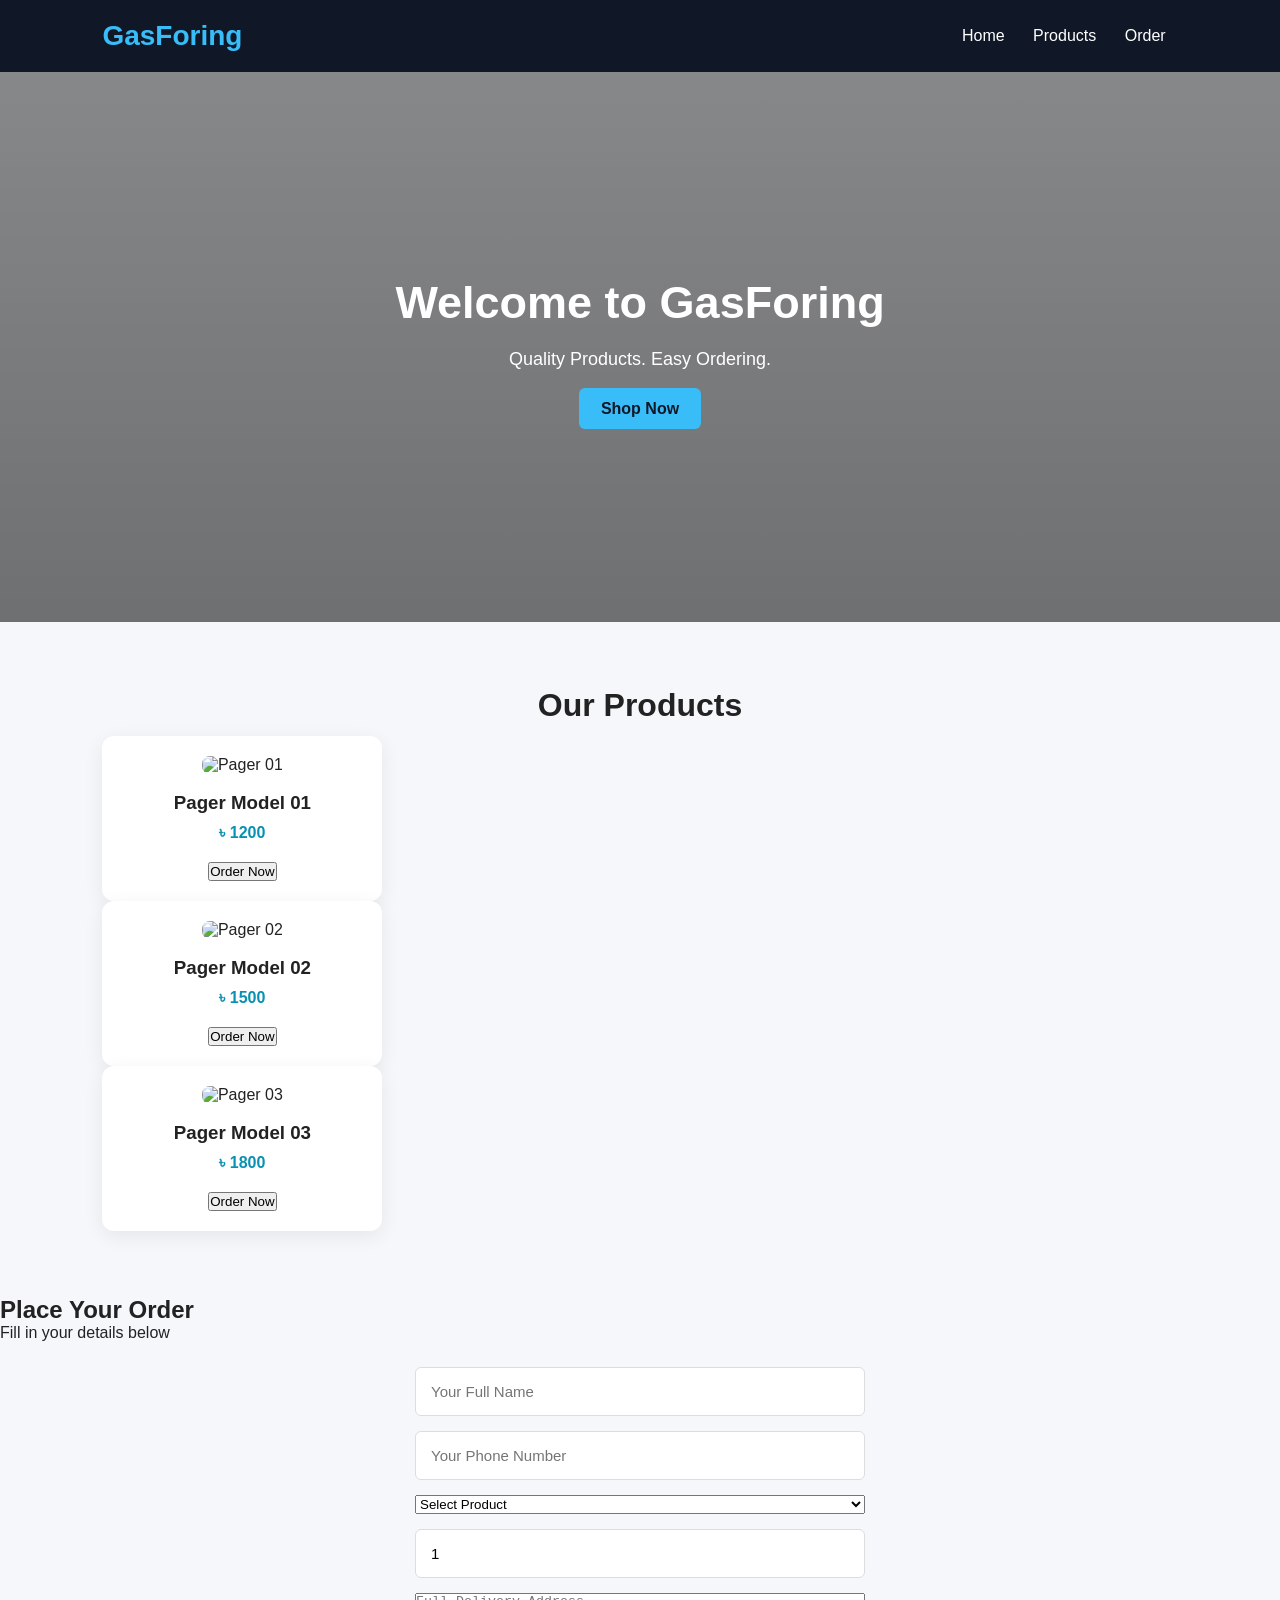
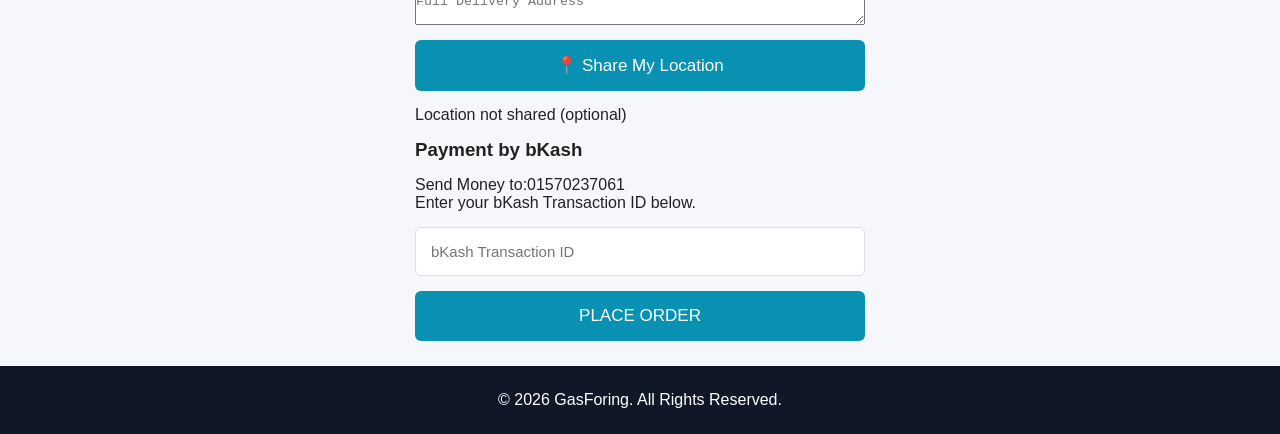
==== index.html @ 19de10af "Add files via upload" ====
<!DOCTYPE html>
<html lang="en">
<head>
    <meta charset="UTF-8">
    <meta name="viewport" content="width=device-width, initial-scale=1.0">
    <title>GasForing - Order Online</title>
    <link rel="stylesheet" href="style.css">
</head>
<body>

<header>
    <div class="logo">GasForing</div>
    <nav>
        <a href="#">Home</a>
        <a href="#products">Products</a>
        <a href="#order">Order</a>
    </nav>
</header>

<section class="hero">
    <div>
        <h1>Welcome to GasForing</h1>
        <p>Quality Products. Easy Ordering.</p>
        <a href="#products" class="shop-btn">Shop Now</a>
    </div>
</section>

<section id="products" class="products">
    <h2>Our Products</h2>

    <div class="product-grid">
        <div class="product-card">
            <img src="https://placehold.co/400x250?text=Pager+01" alt="Pager 01">
            <h3>Pager Model 01</h3>
            <p>৳ 1200</p>
            <button onclick="selectProduct('Pager Model 01')">Order Now</button>
        </div>

        <div class="product-card">
            <img src="https://placehold.co/400x250?text=Pager+02" alt="Pager 02">
            <h3>Pager Model 02</h3>
            <p>৳ 1500</p>
            <button onclick="selectProduct('Pager Model 02')">Order Now</button>
        </div>

        <div class="product-card">
            <img src="https://placehold.co/400x250?text=Pager+03" alt="Pager 03">
            <h3>Pager Model 03</h3>
            <p>৳ 1800</p>
            <button onclick="selectProduct('Pager Model 03')">Order Now</button>
        </div>
    </div>
</section>

<section id="order" class="order-section">
    <h2>Place Your Order</h2>
    <p>Fill in your details below</p>

    <form id="orderForm">

        <input id="customerName" type="text"
            placeholder="Your Full Name" required>

        <input id="phone" type="tel"
            placeholder="Your Phone Number" required>

        <select id="product" required>
            <option value="">Select Product</option>
            <option value="Pager Model 01">Pager Model 01 - ৳1200</option>
            <option value="Pager Model 02">Pager Model 02 - ৳1500</option>
            <option value="Pager Model 03">Pager Model 03 - ৳1800</option>
        </select>

        <input id="quantity" type="number"
            placeholder="Quantity" min="1" value="1" required>

        <textarea id="address"
            placeholder="Full Delivery Address" required></textarea>

        <button type="button" id="locationBtn">
            📍 Share My Location
        </button>

        <p id="locationStatus">Location not shared (optional)</p>

        <h3>Payment by bKash</h3>

        <p class="payment-info">
            Send Money to:01570237061
            <br>
            Enter your bKash Transaction ID below.
        </p>

        <input id="transactionId" type="text"
            placeholder="bKash Transaction ID" required>

        <button type="submit" class="submit-btn">
            PLACE ORDER
        </button>

    </form>

    <p id="message"></p>
</section>

<footer>
    <p>© 2026 GasForing. All Rights Reserved.</p>
</footer>

<script src="https://cdn.jsdelivr.net/npm/@emailjs/browser@4/dist/email.min.js"></script>
<script src="script.js"></script>

</body>
</html>
---- style.css ----
* {
    margin: 0;
    padding: 0;
    box-sizing: border-box;
}

html {
    scroll-behavior: smooth;
}

body {
    font-family: Arial, sans-serif;
    background: #f5f7fa;
    color: #222;
}

/* Navbar */
header {
    display: flex;
    justify-content: space-between;
    align-items: center;
    padding: 20px 8%;
    background: #101828;
    color: white;
}

.logo {
    font-size: 28px;
    font-weight: bold;
    color: #38bdf8;
}

nav a {
    color: white;
    text-decoration: none;
    margin: 0 12px;
}

.nav-btn, .shop-btn {
    background: #38bdf8;
    color: #101828;
    padding: 12px 22px;
    border-radius: 6px;
    text-decoration: none;
    font-weight: bold;
}

/* Hero */

.hero {
    min-height: 550px;
    display: flex;
    justify-content: center;
    align-items: center;
    text-align: center;

    background:
        linear-gradient(rgba(0,0,0,0.45), rgba(0,0,0,0.55)),
        url("🌄.jpg");

    background-size: cover;
    background-position: center;
    background-repeat: no-repeat;

    color: white;
    padding: 50px 20px;
}


.hero h1 {
    font-size: 45px;
    margin-bottom: 20px;
}

.hero h1 span {
    color: #38bdf8;
}

.hero p {
    font-size: 18px;
    margin-bottom: 30px;
}

/* Products */
.products {
    padding: 65px 8%;
    text-align: center;
}

.products h2, .about h2, .contact h2 {
    font-size: 32px;
    margin-bottom: 12px;
}

.subtitle {
    color: #777;
    margin-bottom: 35px;
}

.product-container {
    display: flex;
    justify-content: center;
    gap: 25px;
    flex-wrap: wrap;
}

.product-card {
    background: white;
    width: 280px;
    padding: 20px;
    border-radius: 12px;
    box-shadow: 0 5px 20px #00000012;
    transition: 0.3s;
}

.product-card:hover {
    transform: translateY(-8px);
}

.product-card img {
    width: 100%;
    height: 180px;
    object-fit: cover;
    border-radius: 8px;
}

.product-card h3 {
    margin: 18px 0 10px;
}

.product-card p {
    color: #0891b2;
    font-weight: bold;
    margin-bottom: 20px;
}

.order-btn {
    display: inline-block;
    background: #101828;
    color: white;
    text-decoration: none;
    padding: 11px 25px;
    border-radius: 6px;
}

/* About */
.about {
    text-align: center;
    background: #e0f2fe;
    padding: 55px 20px;
}

/* Contact */
.contact {
    padding: 60px 20px;
    text-align: center;
}

form {
    max-width: 450px;
    margin: 25px auto;
    display: flex;
    flex-direction: column;
    gap: 15px;
}

input {
    padding: 15px;
    border: 1px solid #ddd;
    border-radius: 6px;
    font-size: 15px;
}

form button {
    padding: 15px;
    border: none;
    background: #0891b2;
    color: white;
    font-size: 17px;
    border-radius: 6px;
    cursor: pointer;
}

/* Footer */
footer {
    background: #101828;
    color: white;
    text-align: center;
    padding: 25px;
}

/* Mobile Responsive */
@media (max-width: 768px) {
    header {
        flex-direction: column;
        gap: 20px;
    }

    nav {
        display: flex;
        flex-wrap: wrap;
        justify-content: center;
        gap: 10px;
    }

    .hero h1 {
        font-size: 32px;
    }
}
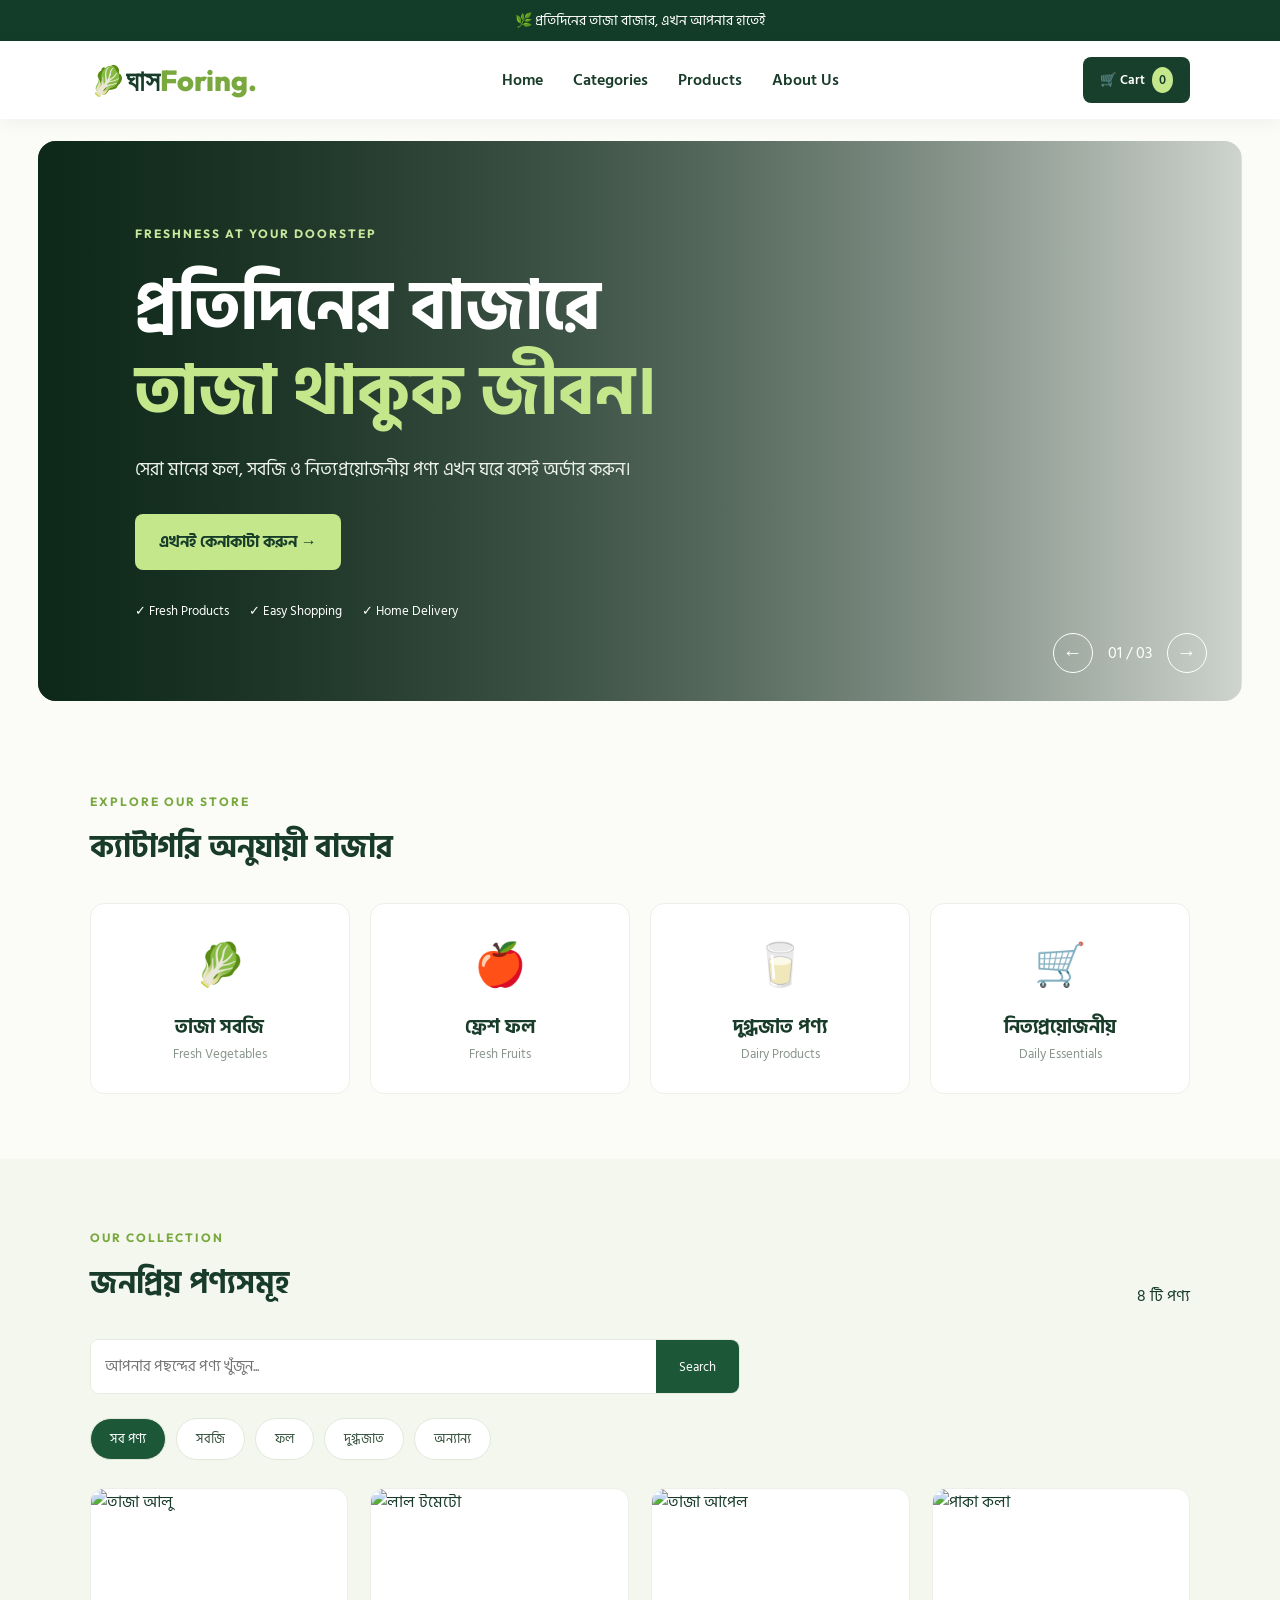
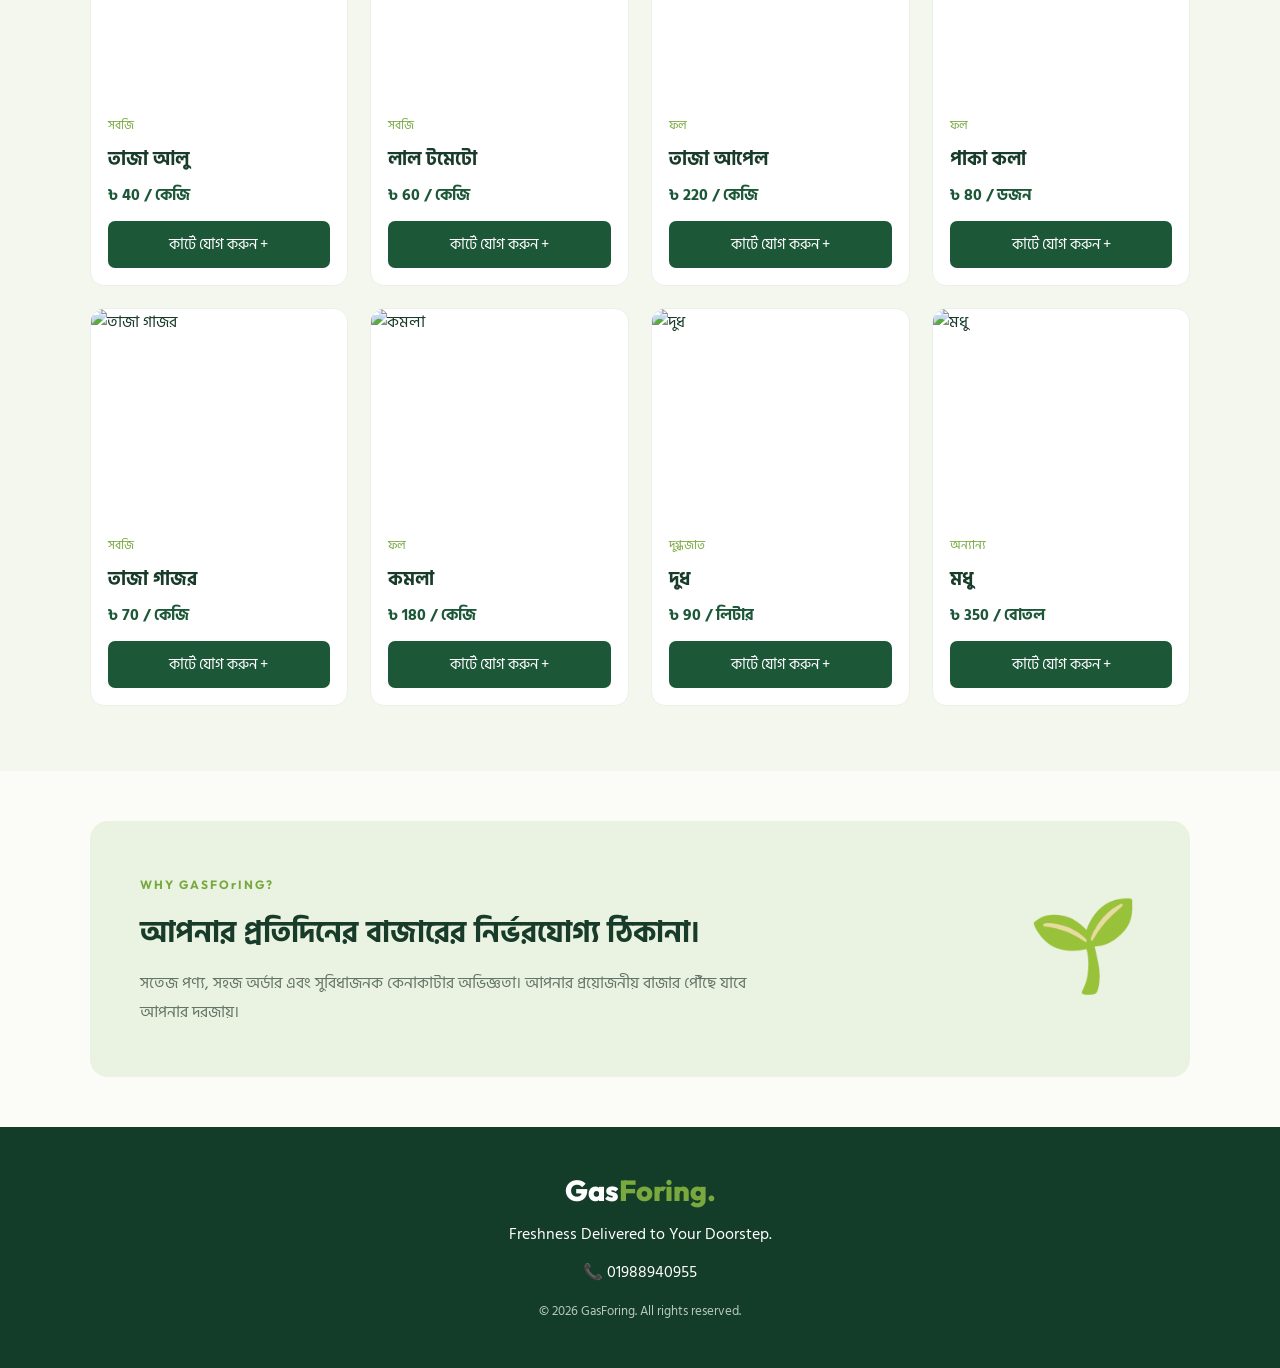
==== commit d9b57aa6: "Add files via upload" ====
--- a/index.html
+++ b/index.html
@@ -1,115 +1,181 @@
 
 <!DOCTYPE html>
-<html lang="en">
+<html lang="bn">
 <head>
     <meta charset="UTF-8">
     <meta name="viewport" content="width=device-width, initial-scale=1.0">
-    <title>GasForing - Order Online</title>
+    <meta name="description" content="GasForing - Fresh groceries delivered to your doorstep.">
+    <title>GasForing | Freshness Delivered</title>
+
+    <link rel="preconnect" href="https://fonts.googleapis.com">
+    <link rel="preconnect" href="https://fonts.gstatic.com" crossorigin>
+    <link href="https://fonts.googleapis.com/css2?family=Hind+Siliguri:wght@400;500;600;700&family=Outfit:wght@400;500;600;700;800&display=swap" rel="stylesheet">
+
     <link rel="stylesheet" href="style.css">
 </head>
 <body>
 
-<header>
-    <div class="logo">GasForing</div>
-    <nav>
-        <a href="#">Home</a>
-        <a href="#products">Products</a>
-        <a href="#order">Order</a>
-    </nav>
-</header>
+    <div class="topbar">
+        🌿 প্রতিদিনের তাজা বাজার, এখন আপনার হাতেই
+    </div>
 
-<section class="hero">
-    <div>
-        <h1>Welcome to GasForing</h1>
-        <p>Quality Products. Easy Ordering.</p>
-        <a href="#products" class="shop-btn">Shop Now</a>
-    </div>
-</section>
+    <header class="navbar">
+        <a href="#" class="logo">🥬ঘাস<span>Foring.</span></a>
 
-<section id="products" class="products">
-    <h2>Our Products</h2>
+        <nav class="nav-links" id="navLinks">
+            <a href="#">Home</a>
+            <a href="#categories">Categories</a>
+            <a href="#products">Products</a>
+            <a href="about.html">About Us</a>
+        </nav>
 
-    <div class="product-grid">
-        <div class="product-card">
-            <img src="https://placehold.co/400x250?text=Pager+01" alt="Pager 01">
-            <h3>Pager Model 01</h3>
-            <p>৳ 1200</p>
-            <button onclick="selectProduct('Pager Model 01')">Order Now</button>
+        <div class="nav-actions">
+            <button class="cart-button" id="cartButton">
+                🛒 Cart <span id="cartCount">0</span>
+            </button>
+            <button class="menu-toggle" id="menuToggle">☰</button>
+        </div>
+    </header>
+
+    <main>
+
+        <!-- HERO SLIDER -->
+        <section class="hero" id="hero">
+            <div class="hero-content">
+                <span class="hero-label">FRESHNESS AT YOUR DOORSTEP</span>
+
+                <h1 id="heroTitle">
+                    প্রতিদিনের বাজারে<br>
+                    <span>তাজা থাকুক জীবন।</span>
+                </h1>
+
+                <p id="heroDescription">
+                    সেরা মানের ফল, সবজি ও নিত্যপ্রয়োজনীয় পণ্য
+                    এখন ঘরে বসেই অর্ডার করুন।
+                </p>
+
+                <a href="#products" class="hero-btn">
+                    এখনই কেনাকাটা করুন →
+                </a>
+
+                <div class="hero-features">
+                    <span>✓ Fresh Products</span>
+                    <span>✓ Easy Shopping</span>
+                    <span>✓ Home Delivery</span>
+                </div>
+            </div>
+
+            <div class="slider-controls">
+                <button id="prevSlide">←</button>
+                <span id="slideNumber">01 / 03</span>
+                <button id="nextSlide">→</button>
+            </div>
+        </section>
+
+        <!-- CATEGORIES -->
+        <section class="section" id="categories">
+            <div class="section-heading">
+                <div>
+                    <span class="eyebrow">EXPLORE OUR STORE</span>
+                    <h2>ক্যাটাগরি অনুযায়ী বাজার</h2>
+                </div>
+            </div>
+
+            <div class="category-grid">
+                <button class="category-card" data-category="সবজি">
+                    <span>🥬</span>
+                    <h3>তাজা সবজি</h3>
+                    <p>Fresh Vegetables</p>
+                </button>
+
+                <button class="category-card" data-category="ফল">
+                    <span>🍎</span>
+                    <h3>ফ্রেশ ফল</h3>
+                    <p>Fresh Fruits</p>
+                </button>
+
+                <button class="category-card" data-category="দুগ্ধজাত">
+                    <span>🥛</span>
+                    <h3>দুগ্ধজাত পণ্য</h3>
+                    <p>Dairy Products</p>
+                </button>
+
+                <button class="category-card" data-category="অন্যান্য">
+                    <span>🛒</span>
+                    <h3>নিত্যপ্রয়োজনীয়</h3>
+                    <p>Daily Essentials</p>
+                </button>
+            </div>
+        </section>
+
+        <!-- PRODUCTS -->
+        <section class="section products-section" id="products">
+            <div class="section-heading">
+                <div>
+                    <span class="eyebrow">OUR COLLECTION</span>
+                    <h2>জনপ্রিয় পণ্যসমূহ</h2>
+                </div>
+                <span class="product-total" id="productTotal"></span>
+            </div>
+
+            <div class="search-area">
+                <input type="search" id="searchInput"
+                    placeholder="আপনার পছন্দের পণ্য খুঁজুন...">
+                <button id="searchButton">Search</button>
+            </div>
+
+            <div class="filter-buttons">
+                <button class="filter-btn active" data-category="সব">সব পণ্য</button>
+                <button class="filter-btn" data-category="সবজি">সবজি</button>
+                <button class="filter-btn" data-category="ফল">ফল</button>
+                <button class="filter-btn" data-category="দুগ্ধজাত">দুগ্ধজাত</button>
+                <button class="filter-btn" data-category="অন্যান্য">অন্যান্য</button>
+            </div>
+
+            <div class="product-grid" id="productGrid"></div>
+        </section>
+
+        <!-- ABOUT -->
+        <section class="about-section" id="about">
+            <div>
+                <span class="eyebrow">WHY GASFOrING?</span>
+                <h2>আপনার প্রতিদিনের বাজারের নির্ভরযোগ্য ঠিকানা।</h2>
+                <p>
+                    সতেজ পণ্য, সহজ অর্ডার এবং সুবিধাজনক কেনাকাটার অভিজ্ঞতা।
+                    আপনার প্রয়োজনীয় বাজার পৌঁছে যাবে আপনার দরজায়।
+                </p>
+            </div>
+            <div class="about-icon">🌱</div>
+        </section>
+
+    </main>
+
+    <!-- CART DRAWER -->
+    <div class="cart-overlay" id="cartOverlay"></div>
+
+    <aside class="cart-drawer" id="cartDrawer">
+        <div class="cart-header">
+            <h2>আপনার Shopping Cart</h2>
+            <button id="closeCart">✕</button>
         </div>
 
-        <div class="product-card">
-            <img src="https://placehold.co/400x250?text=Pager+02" alt="Pager 02">
-            <h3>Pager Model 02</h3>
-            <p>৳ 1500</p>
-            <button onclick="selectProduct('Pager Model 02')">Order Now</button>
+        <div id="cartItems" class="cart-items">
+            <p class="empty-cart">আপনার কার্ট এখন খালি।</p>
         </div>
 
-        <div class="product-card">
-            <img src="https://placehold.co/400x250?text=Pager+03" alt="Pager 03">
-            <h3>Pager Model 03</h3>
-            <p>৳ 1800</p>
-            <button onclick="selectProduct('Pager Model 03')">Order Now</button>
+        <div class="cart-footer">
+            <h3>মোট: ৳ <span id="cartTotal">0</span></h3>
+            <button id="checkoutButton">অর্ডার করুন</button>
         </div>
-    </div>
-</section>
+    </aside>
 
-<section id="order" class="order-section">
-    <h2>Place Your Order</h2>
-    <p>Fill in your details below</p>
+    <footer>
+        <a href="#" class="logo">Gas<span>Foring.</span></a>
+        <p>Freshness Delivered to Your Doorstep.</p>
+        <p>📞 01988940955</p>
+        <small>© 2026 GasForing. All rights reserved.</small>
+    </footer>
 
-    <form id="orderForm">
-
-        <input id="customerName" type="text"
-            placeholder="Your Full Name" required>
-
-        <input id="phone" type="tel"
-            placeholder="Your Phone Number" required>
-
-        <select id="product" required>
-            <option value="">Select Product</option>
-            <option value="Pager Model 01">Pager Model 01 - ৳1200</option>
-            <option value="Pager Model 02">Pager Model 02 - ৳1500</option>
-            <option value="Pager Model 03">Pager Model 03 - ৳1800</option>
-        </select>
-
-        <input id="quantity" type="number"
-            placeholder="Quantity" min="1" value="1" required>
-
-        <textarea id="address"
-            placeholder="Full Delivery Address" required></textarea>
-
-        <button type="button" id="locationBtn">
-            📍 Share My Location
-        </button>
-
-        <p id="locationStatus">Location not shared (optional)</p>
-
-        <h3>Payment by bKash</h3>
-
-        <p class="payment-info">
-            Send Money to:01570237061
-            <br>
-            Enter your bKash Transaction ID below.
-        </p>
-
-        <input id="transactionId" type="text"
-            placeholder="bKash Transaction ID" required>
-
-        <button type="submit" class="submit-btn">
-            PLACE ORDER
-        </button>
-
-    </form>
-
-    <p id="message"></p>
-</section>
-
-<footer>
-    <p>© 2026 GasForing. All Rights Reserved.</p>
-</footer>
-
-<script src="https://cdn.jsdelivr.net/npm/@emailjs/browser@4/dist/email.min.js"></script>
-<script src="script.js"></script>
-
+    <script src="script.js"></script>
 </body>
 </html>
--- a/style.css
+++ b/style.css
@@ -10,201 +10,632 @@
 }
 
 body {
-    font-family: Arial, sans-serif;
-    background: #f5f7fa;
-    color: #222;
-}
-
-/* Navbar */
-header {
+    font-family: "Hind Siliguri", sans-serif;
+    background: #fbfcf8;
+    color: #183b2a;
+}
+
+button, input {
+    font-family: inherit;
+}
+
+button {
+    cursor: pointer;
+}
+
+a {
+    color: inherit;
+    text-decoration: none;
+}
+
+.topbar {
+    background: #143d29;
+    color: white;
+    text-align: center;
+    padding: 9px;
+    font-size: 14px;
+}
+
+.navbar {
+    height: 78px;
+    padding: 0 7%;
     display: flex;
     justify-content: space-between;
     align-items: center;
-    padding: 20px 8%;
-    background: #101828;
-    color: white;
+    background: white;
+    position: sticky;
+    top: 0;
+    z-index: 100;
+    box-shadow: 0 3px 18px rgba(0,0,0,.05);
 }
 
 .logo {
-    font-size: 28px;
-    font-weight: bold;
-    color: #38bdf8;
-}
-
-nav a {
-    color: white;
-    text-decoration: none;
-    margin: 0 12px;
-}
-
-.nav-btn, .shop-btn {
-    background: #38bdf8;
-    color: #101828;
-    padding: 12px 22px;
-    border-radius: 6px;
-    text-decoration: none;
-    font-weight: bold;
-}
-
-/* Hero */
+    font-family: "Outfit", sans-serif;
+    font-size: 29px;
+    font-weight: 800;
+    color: #173d2a;
+}
+
+.logo span {
+    color: #79a83e;
+}
+
+.nav-links {
+    display: flex;
+    gap: 30px;
+}
+
+.nav-links a {
+    font-weight: 600;
+    transition: .2s;
+}
+
+.nav-links a:hover {
+    color: #79a83e;
+}
+
+.nav-actions {
+    display: flex;
+    align-items: center;
+    gap: 12px;
+}
+
+.cart-button {
+    border: 0;
+    background: #173f2b;
+    color: white;
+    border-radius: 8px;
+    padding: 12px 17px;
+    font-weight: 600;
+}
+
+.cart-button span {
+    background: #c5e78c;
+    color: #183b2a;
+    padding: 2px 7px;
+    border-radius: 50%;
+    margin-left: 4px;
+}
+
+.menu-toggle {
+    display: none;
+    background: transparent;
+    border: 0;
+    font-size: 25px;
+}
+
+/* HERO */
 
 .hero {
-    min-height: 550px;
-    display: flex;
-    justify-content: center;
+    min-height: 560px;
+    margin: 22px 3%;
+    border-radius: 18px;
+    position: relative;
+    overflow: hidden;
+    display: flex;
     align-items: center;
-    text-align: center;
-
-    background:
-        linear-gradient(rgba(0,0,0,0.45), rgba(0,0,0,0.55)),
-        url("🌄.jpg");
-
     background-size: cover;
     background-position: center;
-    background-repeat: no-repeat;
-
-    color: white;
-    padding: 50px 20px;
-}
-
-
-.hero h1 {
-    font-size: 45px;
-    margin-bottom: 20px;
-}
-
-.hero h1 span {
-    color: #38bdf8;
-}
-
-.hero p {
+    transition: background-image .5s ease;
+}
+
+.hero::before {
+    content: "";
+    position: absolute;
+    inset: 0;
+    background: linear-gradient(
+        90deg,
+        rgba(8,35,20,.88),
+        rgba(8,35,20,.48),
+        rgba(8,35,20,.04)
+    );
+}
+
+.hero-content {
+    position: relative;
+    z-index: 2;
+    padding: 65px 8%;
+    max-width: 750px;
+    color: white;
+    animation: appear .8s ease;
+}
+
+.hero-label {
+    color: #c8e99b;
+    letter-spacing: 2px;
+    font-family: "Outfit", sans-serif;
+    font-size: 12px;
+    font-weight: 700;
+}
+
+.hero-content h1 {
+    font-size: clamp(40px, 5.5vw, 68px);
+    line-height: 1.25;
+    margin-top: 20px;
+}
+
+.hero-content h1 span {
+    color: #c5e78c;
+}
+
+.hero-content p {
     font-size: 18px;
+    line-height: 1.8;
+    margin-top: 18px;
+    max-width: 510px;
+    color: #edf3eb;
+}
+
+.hero-btn {
+    display: inline-block;
+    margin-top: 27px;
+    background: #c5e78c;
+    color: #173d2a;
+    padding: 15px 24px;
+    border-radius: 8px;
+    font-weight: 700;
+    transition: .3s;
+}
+
+.hero-btn:hover {
+    background: white;
+    transform: translateY(-3px);
+}
+
+.hero-features {
+    display: flex;
+    flex-wrap: wrap;
+    gap: 20px;
+    margin-top: 30px;
+    font-size: 13px;
+}
+
+.slider-controls {
+    position: absolute;
+    bottom: 28px;
+    right: 35px;
+    z-index: 3;
+    display: flex;
+    align-items: center;
+    gap: 15px;
+    color: white;
+}
+
+.slider-controls button {
+    width: 40px;
+    height: 40px;
+    border-radius: 50%;
+    border: 1px solid white;
+    background: transparent;
+    color: white;
+    font-size: 20px;
+}
+
+.slider-controls button:hover {
+    background: #c5e78c;
+    color: #173d2a;
+}
+
+/* GENERAL SECTION */
+
+.section {
+    padding: 65px 7%;
+}
+
+.section-heading {
+    display: flex;
+    align-items: end;
+    justify-content: space-between;
     margin-bottom: 30px;
 }
 
-/* Products */
-.products {
-    padding: 65px 8%;
+.eyebrow {
+    color: #78a83e;
+    font-family: "Outfit", sans-serif;
+    font-size: 12px;
+    letter-spacing: 2px;
+    font-weight: 700;
+}
+
+.section-heading h2 {
+    font-size: 31px;
+    margin-top: 8px;
+}
+
+/* CATEGORIES */
+
+.category-grid {
+    display: grid;
+    grid-template-columns: repeat(4, 1fr);
+    gap: 20px;
+}
+
+.category-card {
+    border: 1px solid #edf0e8;
+    background: white;
+    padding: 28px 15px;
+    border-radius: 14px;
     text-align: center;
-}
-
-.products h2, .about h2, .contact h2 {
-    font-size: 32px;
-    margin-bottom: 12px;
-}
-
-.subtitle {
-    color: #777;
-    margin-bottom: 35px;
-}
-
-.product-container {
-    display: flex;
-    justify-content: center;
-    gap: 25px;
+    transition: .3s;
+    color: #183b2a;
+}
+
+.category-card span {
+    font-size: 42px;
+}
+
+.category-card h3 {
+    margin-top: 12px;
+    font-size: 19px;
+}
+
+.category-card p {
+    color: #89958b;
+    font-size: 13px;
+}
+
+.category-card:hover {
+    transform: translateY(-6px);
+    box-shadow: 0 12px 28px rgba(0,0,0,.08);
+}
+
+/* PRODUCTS */
+
+.products-section {
+    background: #f3f7ee;
+}
+
+.search-area {
+    display: flex;
+    max-width: 650px;
+    margin-bottom: 24px;
+    background: white;
+    border-radius: 9px;
+    overflow: hidden;
+    border: 1px solid #e5ebdf;
+}
+
+.search-area input {
+    flex: 1;
+    min-width: 0;
+    padding: 14px;
+    border: 0;
+    outline: 0;
+    font-size: 15px;
+}
+
+.search-area button {
+    border: 0;
+    background: #1c5738;
+    color: white;
+    padding: 0 23px;
+}
+
+.filter-buttons {
+    display: flex;
     flex-wrap: wrap;
+    gap: 10px;
+    margin-bottom: 28px;
+}
+
+.filter-btn {
+    background: white;
+    border: 1px solid #e2e9dc;
+    border-radius: 30px;
+    padding: 9px 19px;
+    color: #35513c;
+}
+
+.filter-btn.active,
+.filter-btn:hover {
+    background: #1c5738;
+    color: white;
+}
+
+.product-grid {
+    display: grid;
+    grid-template-columns: repeat(4, 1fr);
+    gap: 22px;
 }
 
 .product-card {
     background: white;
-    width: 280px;
-    padding: 20px;
-    border-radius: 12px;
-    box-shadow: 0 5px 20px #00000012;
-    transition: 0.3s;
+    border-radius: 14px;
+    overflow: hidden;
+    border: 1px solid #edf0e8;
+    transition: .3s;
 }
 
 .product-card:hover {
-    transform: translateY(-8px);
+    transform: translateY(-6px);
+    box-shadow: 0 12px 30px rgba(0,0,0,.08);
 }
 
 .product-card img {
     width: 100%;
-    height: 180px;
+    height: 205px;
     object-fit: cover;
+    display: block;
+}
+
+.product-info {
+    padding: 17px;
+}
+
+.product-category {
+    color: #78a83e;
+    font-size: 12px;
+}
+
+.product-info h3 {
+    font-size: 19px;
+    margin: 7px 0;
+}
+
+.product-price {
+    color: #1c5738;
+    font-weight: 700;
+    margin-bottom: 13px;
+}
+
+.add-button {
+    width: 100%;
+    border: 0;
+    border-radius: 7px;
+    background: #1c5738;
+    color: white;
+    padding: 11px;
+    font-size: 15px;
+}
+
+.add-button:hover {
+    background: #78a83e;
+}
+
+.no-products {
+    grid-column: 1 / -1;
+    text-align: center;
+    padding: 30px;
+}
+
+/* ABOUT */
+
+.about-section {
+    margin: 50px 7%;
+    padding: 50px;
+    border-radius: 18px;
+    background: #eaf3e2;
+    display: flex;
+    justify-content: space-between;
+    align-items: center;
+}
+
+.about-section h2 {
+    font-size: 30px;
+    max-width: 650px;
+    margin: 12px 0;
+}
+
+.about-section p {
+    color: #647568;
+    line-height: 1.8;
+    max-width: 650px;
+}
+
+.about-icon {
+    font-size: 90px;
+}
+
+/* CART */
+
+.cart-overlay {
+    position: fixed;
+    inset: 0;
+    background: rgba(0,0,0,.45);
+    z-index: 200;
+    display: none;
+}
+
+.cart-overlay.show {
+    display: block;
+}
+
+.cart-drawer {
+    position: fixed;
+    top: 0;
+    right: -420px;
+    width: min(400px, 100%);
+    height: 100vh;
+    background: white;
+    z-index: 201;
+    padding: 22px;
+    display: flex;
+    flex-direction: column;
+    transition: right .3s ease;
+}
+
+.cart-drawer.open {
+    right: 0;
+}
+
+.cart-header {
+    display: flex;
+    justify-content: space-between;
+    align-items: center;
+    border-bottom: 1px solid #eee;
+    padding-bottom: 18px;
+}
+
+.cart-header button {
+    border: 0;
+    background: transparent;
+    font-size: 22px;
+}
+
+.cart-items {
+    flex: 1;
+    overflow-y: auto;
+    padding: 15px 0;
+}
+
+.empty-cart {
+    text-align: center;
+    color: #89958b;
+    margin-top: 35px;
+}
+
+.cart-item {
+    display: flex;
+    justify-content: space-between;
+    align-items: center;
+    padding: 12px 0;
+    border-bottom: 1px solid #eee;
+    gap: 10px;
+}
+
+.cart-item button {
+    border: 0;
+    background: #f0f4eb;
+    padding: 5px 9px;
+    border-radius: 5px;
+}
+
+.cart-footer {
+    border-top: 1px solid #eee;
+    padding-top: 18px;
+}
+
+.cart-footer button {
+    width: 100%;
+    border: 0;
+    background: #1c5738;
+    color: white;
+    padding: 14px;
     border-radius: 8px;
-}
-
-.product-card h3 {
-    margin: 18px 0 10px;
-}
-
-.product-card p {
-    color: #0891b2;
-    font-weight: bold;
-    margin-bottom: 20px;
-}
-
-.order-btn {
-    display: inline-block;
-    background: #101828;
-    color: white;
-    text-decoration: none;
-    padding: 11px 25px;
-    border-radius: 6px;
-}
-
-/* About */
-.about {
+    margin-top: 15px;
+    font-size: 16px;
+}
+
+/* FOOTER */
+
+footer {
+    background: #143d29;
+    color: white;
     text-align: center;
-    background: #e0f2fe;
-    padding: 55px 20px;
-}
-
-/* Contact */
-.contact {
-    padding: 60px 20px;
-    text-align: center;
-}
-
-form {
-    max-width: 450px;
-    margin: 25px auto;
-    display: flex;
-    flex-direction: column;
-    gap: 15px;
-}
-
-input {
-    padding: 15px;
-    border: 1px solid #ddd;
-    border-radius: 6px;
-    font-size: 15px;
-}
-
-form button {
-    padding: 15px;
-    border: none;
-    background: #0891b2;
-    color: white;
-    font-size: 17px;
-    border-radius: 6px;
-    cursor: pointer;
-}
-
-/* Footer */
-footer {
-    background: #101828;
-    color: white;
-    text-align: center;
-    padding: 25px;
-}
-
-/* Mobile Responsive */
-@media (max-width: 768px) {
-    header {
+    padding: 45px 20px;
+}
+
+footer .logo {
+    color: white;
+}
+
+footer p {
+    margin: 12px 0;
+}
+
+footer small {
+    color: #b7cbbd;
+}
+
+@keyframes appear {
+    from {
+        opacity: 0;
+        transform: translateY(20px);
+    }
+    to {
+        opacity: 1;
+        transform: translateY(0);
+    }
+}
+
+/* RESPONSIVE */
+
+@media(max-width: 900px) {
+    .product-grid {
+        grid-template-columns: repeat(2, 1fr);
+    }
+
+    .category-grid {
+        grid-template-columns: repeat(2, 1fr);
+    }
+
+    .nav-links {
+        gap: 15px;
+    }
+}
+
+@media(max-width: 650px) {
+    .navbar {
+        padding: 0 5%;
+        height: 68px;
+    }
+
+    .menu-toggle {
+        display: block;
+    }
+
+    .nav-links {
+        display: none;
+        position: absolute;
+        top: 68px;
+        left: 0;
+        right: 0;
+        background: white;
+        padding: 20px;
         flex-direction: column;
-        gap: 20px;
-    }
-
-    nav {
+    }
+
+    .nav-links.open {
         display: flex;
-        flex-wrap: wrap;
-        justify-content: center;
-        gap: 10px;
-    }
-
-    .hero h1 {
-        font-size: 32px;
-    }
-}
+    }
+
+    .hero {
+        min-height: 510px;
+        margin: 12px;
+    }
+
+    .hero-content {
+        padding: 35px 23px 85px;
+    }
+
+    .hero-content p {
+        font-size: 15px;
+    }
+
+    .hero-features {
+        gap: 9px;
+        font-size: 11px;
+    }
+
+    .section {
+        padding: 45px 5%;
+    }
+
+    .section-heading h2 {
+        font-size: 24px;
+    }
+
+    .product-card img {
+        height: 145px;
+    }
+
+    .product-info {
+        padding: 12px;
+    }
+
+    .about-section {
+        margin: 25px 5%;
+        padding: 25px;
+    }
+
+    .about-icon {
+        display: none;
+    }
+}
+
+@media(max-width: 360px) {
+    .product-grid {
+        grid-template-columns: 1fr;
+    }
+}
+
